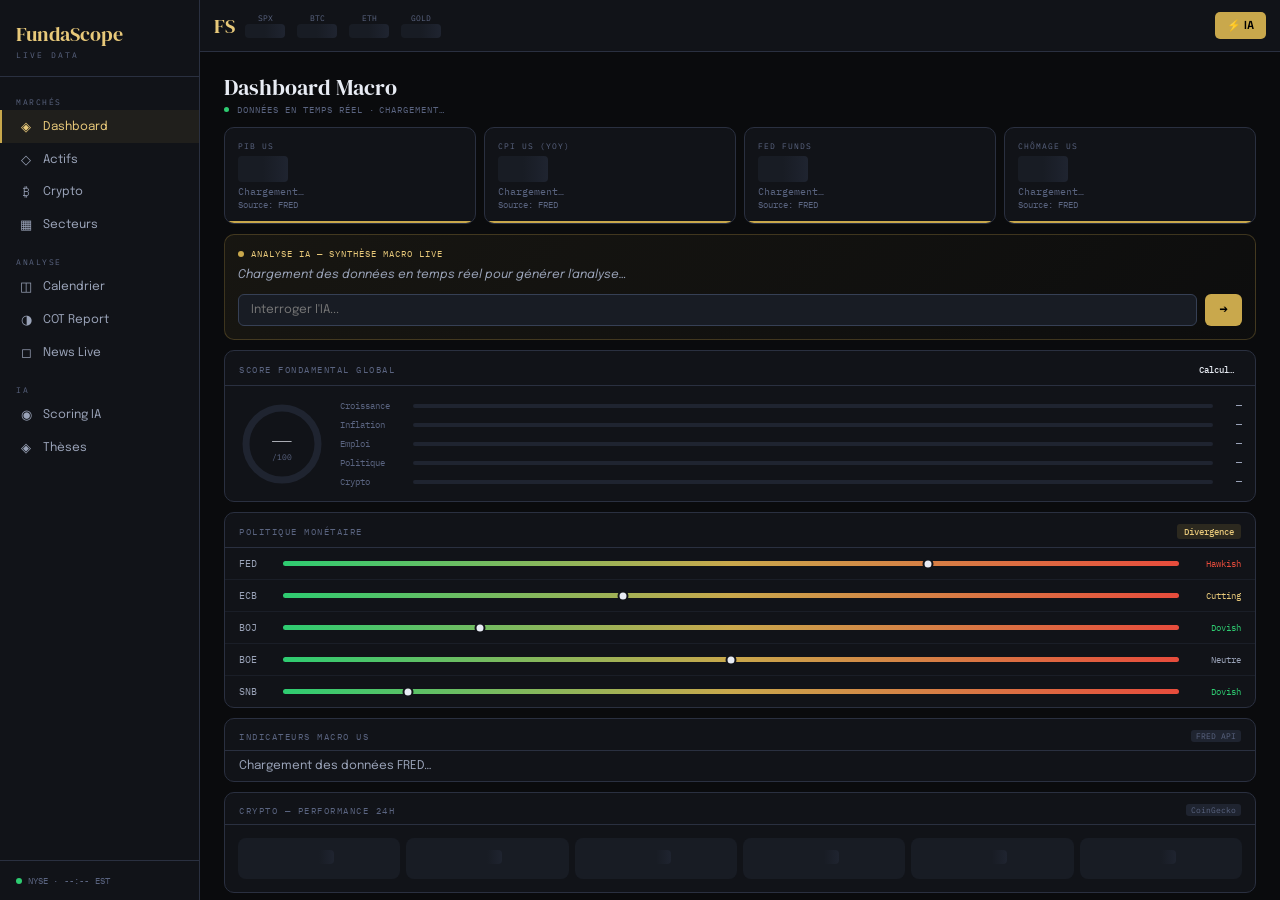
==== index.html @ 18ba8a5a "Initial commit: FundaScope financial dashboard with verified APIs - HTML/CSS/JS structure with separ" ====
<!DOCTYPE html>
<html lang="fr">
<head>
<meta charset="UTF-8">
<meta name="viewport" content="width=device-width, initial-scale=1.0, maximum-scale=1.0">
<title>FundaScope — Live</title>
<link href="https://fonts.googleapis.com/css2?family=DM+Serif+Display:ital@0;1&family=IBM+Plex+Mono:wght@300;400;500;600&family=Epilogue:wght@300;400;500;600&display=swap" rel="stylesheet">
<link rel="stylesheet" href="css/style.css">

</head>
<body>

<!-- DESKTOP SIDEBAR -->
<aside class="sidebar" style="display:none">
  <div class="sl"><div class="slt2">FundaScope</div><div class="sls">Live Data</div></div>
  <nav class="snav">
    <div class="ssec">Marchés</div>
    <div class="sitem active" onclick="go('dashboard')"><span class="si2">◈</span> Dashboard</div>
    <div class="sitem" onclick="go('assets')"><span class="si2">◇</span> Actifs</div>
    <div class="sitem" onclick="go('crypto')"><span class="si2">₿</span> Crypto</div>
    <div class="sitem" onclick="go('sectors')"><span class="si2">▦</span> Secteurs</div>
    <div class="ssec" style="margin-top:8px">Analyse</div>
    <div class="sitem" onclick="go('calendar')"><span class="si2">◫</span> Calendrier</div>
    <div class="sitem" onclick="go('cot')"><span class="si2">◑</span> COT Report</div>
    <div class="sitem" onclick="go('news')"><span class="si2">◻</span> News Live</div>
    <div class="ssec" style="margin-top:8px">IA</div>
    <div class="sitem" onclick="go('scoring')"><span class="si2">◉</span> Scoring IA</div>
    <div class="sitem" onclick="go('theses')"><span class="si2">◈</span> Thèses</div>
  </nav>
  <div class="sfoot"><div class="sdot"></div>NYSE · <span id="clk">--:--</span> EST</div>
</aside>

<!-- TOP BAR -->
<div class="topbar">
  <div class="logo">FS</div>
  <div class="tickers" id="ticker-bar">
    <div class="tick"><span class="tick-s">SPX</span><span class="tick-v skel" style="width:40px;height:14px"> </span><span class="tick-c"> </span></div>
    <div class="tick"><span class="tick-s">BTC</span><span class="tick-v skel" style="width:40px;height:14px"> </span><span class="tick-c"> </span></div>
    <div class="tick"><span class="tick-s">ETH</span><span class="tick-v skel" style="width:40px;height:14px"> </span><span class="tick-c"> </span></div>
    <div class="tick"><span class="tick-s">GOLD</span><span class="tick-v skel" style="width:40px;height:14px"> </span><span class="tick-c"> </span></div>
  </div>
  <button class="ia-btn" onclick="aiDash()">⚡ IA</button>
</div>

<!-- SCROLL AREA -->
<div class="scroll">

<!-- DASHBOARD -->
<div class="page active" id="p-dashboard">
  <div class="sh">Dashboard Macro</div>
  <div class="ss"><span class="live-dot"></span> DONNÉES EN TEMPS RÉEL · <span id="last-update">Chargement…</span></div>

  <!-- KPIs FRED -->
  <div class="kpis">
    <div class="kpi ne" id="kpi-gdp">
      <div class="kl">PIB US</div>
      <div class="kv"><span class="skel" style="width:50px;height:26px;display:block"> </span></div>
      <div class="kc" style="color:var(--text3)">Chargement…</div>
      <div class="ks">Source: FRED</div>
    </div>
    <div class="kpi ne" id="kpi-cpi">
      <div class="kl">CPI US (YoY)</div>
      <div class="kv"><span class="skel" style="width:50px;height:26px;display:block"> </span></div>
      <div class="kc" style="color:var(--text3)">Chargement…</div>
      <div class="ks">Source: FRED</div>
    </div>
    <div class="kpi ne" id="kpi-rate">
      <div class="kl">Fed Funds</div>
      <div class="kv"><span class="skel" style="width:50px;height:26px;display:block"> </span></div>
      <div class="kc" style="color:var(--text3)">Chargement…</div>
      <div class="ks">Source: FRED</div>
    </div>
    <div class="kpi ne" id="kpi-unemp">
      <div class="kl">Chômage US</div>
      <div class="kv"><span class="skel" style="width:50px;height:26px;display:block"> </span></div>
      <div class="kc" style="color:var(--text3)">Chargement…</div>
      <div class="ks">Source: FRED</div>
    </div>
  </div>

  <!-- AI -->
  <div class="ai">
    <div class="ai-h"><div class="ai-dot"></div>Analyse IA — Synthèse Macro Live</div>
    <div class="ai-t" id="ai-dash">Chargement des données en temps réel pour générer l'analyse…</div>
    <div class="ai-row">
      <input class="ai-in" id="ai-q" placeholder="Interroger l'IA..." onkeydown="if(event.key==='Enter')aiDash()">
      <button class="ai-go" onclick="aiDash()">→</button>
    </div>
  </div>

  <!-- SCORE -->
  <div class="card">
    <div class="ch"><span class="ct">Score Fondamental Global</span><span class="tag" id="score-tag">Calcul…</span></div>
    <div class="score-wrap">
      <div class="sring">
        <svg width="88" height="88" viewBox="0 0 88 88">
          <circle cx="44" cy="44" r="36" fill="none" stroke="var(--bg4)" stroke-width="7"/>
          <circle cx="44" cy="44" r="36" fill="none" stroke="var(--gold)" stroke-width="7" id="score-arc"
            stroke-dasharray="226" stroke-dashoffset="226" stroke-linecap="round"/>
        </svg>
        <div class="sinner"><div class="snum" id="score-num">—</div><div class="slbl">/100</div></div>
      </div>
      <div class="sbars">
        <div class="sbr"><span class="sbn">Croissance</span><div class="sbt"><div class="sbf" id="sb-growth" style="width:0%;background:var(--green)"></div></div><span class="sbv" id="sv-growth">—</span></div>
        <div class="sbr"><span class="sbn">Inflation</span><div class="sbt"><div class="sbf" id="sb-infl" style="width:0%;background:var(--red)"></div></div><span class="sbv" id="sv-infl">—</span></div>
        <div class="sbr"><span class="sbn">Emploi</span><div class="sbt"><div class="sbf" id="sb-emp" style="width:0%;background:var(--green)"></div></div><span class="sbv" id="sv-emp">—</span></div>
        <div class="sbr"><span class="sbn">Politique</span><div class="sbt"><div class="sbf" id="sb-pol" style="width:0%;background:var(--gold)"></div></div><span class="sbv" id="sv-pol">—</span></div>
        <div class="sbr"><span class="sbn">Crypto</span><div class="sbt"><div class="sbf" id="sb-crypto" style="width:0%;background:var(--gold)"></div></div><span class="sbv" id="sv-crypto">—</span></div>
      </div>
    </div>
  </div>

  <!-- POLITIQUE MONETAIRE -->
  <div class="card">
    <div class="ch"><span class="ct">Politique Monétaire</span><span class="tag neut">Divergence</span></div>
    <div class="pr"><span class="pb">FED</span><div class="pt"><div class="pn" id="pn-fed" style="left:72%"></div></div><span class="pl" style="color:var(--red)">Hawkish</span></div>
    <div class="pr"><span class="pb">ECB</span><div class="pt"><div class="pn" style="left:38%"></div></div><span class="pl" style="color:var(--gold2)">Cutting</span></div>
    <div class="pr"><span class="pb">BOJ</span><div class="pt"><div class="pn" style="left:22%"></div></div><span class="pl" style="color:var(--green)">Dovish</span></div>
    <div class="pr"><span class="pb">BOE</span><div class="pt"><div class="pn" style="left:50%"></div></div><span class="pl" style="color:var(--text2)">Neutre</span></div>
    <div class="pr"><span class="pb">SNB</span><div class="pt"><div class="pn" style="left:14%"></div></div><span class="pl" style="color:var(--green)">Dovish</span></div>
  </div>

  <!-- INDICATEURS FRED -->
  <div class="card">
    <div class="ch"><span class="ct">Indicateurs Macro US</span><span class="fred-badge">FRED API</span></div>
    <div id="fred-indicators">
      <div class="mr"><span class="mn">Chargement des données FRED…</span></div>
    </div>
  </div>

  <!-- HEATMAP CRYPTO/FOREX -->
  <div class="card">
    <div class="ch"><span class="ct">Crypto — Performance 24h</span><span class="fred-badge">CoinGecko</span></div>
    <div class="hmap" id="crypto-hmap">
      <div class="hc" style="background:var(--bg3)"><div class="hc-s skel" style="width:30px;height:14px;margin:0 auto"> </div></div>
      <div class="hc" style="background:var(--bg3)"><div class="hc-s skel" style="width:30px;height:14px;margin:0 auto"> </div></div>
      <div class="hc" style="background:var(--bg3)"><div class="hc-s skel" style="width:30px;height:14px;margin:0 auto"> </div></div>
      <div class="hc" style="background:var(--bg3)"><div class="hc-s skel" style="width:30px;height:14px;margin:0 auto"> </div></div>
      <div class="hc" style="background:var(--bg3)"><div class="hc-s skel" style="width:30px;height:14px;margin:0 auto"> </div></div>
      <div class="hc" style="background:var(--bg3)"><div class="hc-s skel" style="width:30px;height:14px;margin:0 auto"> </div></div>
    </div>
  </div>
</div>

<!-- CRYPTO PAGE -->
<div class="page" id="p-crypto">
  <div class="sh">Crypto Live</div>
  <div class="ss"><span class="live-dot"></span> CoinGecko API · Top 20</div>
  <div class="crypto-grid" id="crypto-full-grid">
    <div class="crypto-card"><div class="cc-name">Chargement…</div></div>
  </div>
</div>

<!-- ACTIFS -->
<div class="page" id="p-assets">
  <div class="sh">Actifs Live</div>
  <div class="ss"><span class="live-dot"></span> Prix en temps réel</div>
  <div class="card" style="overflow-x:auto">
    <table class="tbl">
      <thead><tr><th>Actif</th><th>Prix</th><th>24h</th><th>Score</th><th>Signal</th></tr></thead>
      <tbody id="assets-tbody">
        <tr><td colspan="5" style="text-align:center;padding:20px;color:var(--text3)">Chargement…</td></tr>
      </tbody>
    </table>
  </div>
</div>

<!-- NEWS -->
<div class="page" id="p-news">
  <div class="sh">News Live</div>
  <div class="ss"><span class="live-dot"></span> CoinGecko News · Crypto & Marchés</div>
  <div class="card" id="news-card">
    <div class="ni"><div class="nti">Chargement des news…</div></div>
  </div>
</div>

<!-- SCORING -->
<div class="page" id="p-scoring">
  <div class="sh">Scoring IA</div>
  <div class="ss"><span class="live-dot"></span> Claude API · Analyse live</div>
  <div class="ai">
    <div class="ai-h"><div class="ai-dot"></div>Analyse IA sur données réelles</div>
    <div class="ai-t" id="sc-t">Posez une question sur n'importe quel actif — l'IA analyse avec les données du marché en temps réel.</div>
    <div class="ai-row">
      <input class="ai-in" id="sc-q" placeholder="Ex: Analyse BTC avec les données actuelles..." onkeydown="if(event.key==='Enter')aiScore()">
      <button class="ai-go" onclick="aiScore()">→</button>
    </div>
  </div>
  <div class="card" id="scoring-live">
    <div class="ch"><span class="ct">Scores Live — Crypto</span><span class="fred-badge">CoinGecko</span></div>
    <div id="scoring-list"><div class="err">Chargement…</div></div>
  </div>
  <div class="card">
    <div class="ch"><span class="ct">Macro US — FRED</span></div>
    <div id="scoring-macro"><div class="err">Chargement…</div></div>
  </div>
</div>

<!-- CALENDAR -->
<div class="page" id="p-calendar">
  <div class="sh">Calendrier Éco</div>
  <div class="ss">Événements clés · Semaine en cours</div>
  <div class="card">
    <div class="cday">Cette semaine — Événements majeurs</div>
    <div class="ci"><span class="ct2">14:30</span><span class="cf">🇺🇸</span><span class="cn"><span class="imp ih"></span>Core PCE Price Index</span><div class="cr"><div class="ca" style="color:var(--text3)">—</div><div class="cpv">Impact fort</div></div></div>
    <div class="ci"><span class="ct2">14:30</span><span class="cf">🇺🇸</span><span class="cn"><span class="imp ih"></span>Non-Farm Payrolls</span><div class="cr"><div class="ca" style="color:var(--text3)">—</div><div class="cpv">Impact fort</div></div></div>
    <div class="ci"><span class="ct2">14:30</span><span class="cf">🇺🇸</span><span class="cn"><span class="imp ih"></span>PIB US (Avancé)</span><div class="cr"><div class="ca" style="color:var(--text3)">—</div><div class="cpv">Impact fort</div></div></div>
    <div class="ci"><span class="ct2">09:00</span><span class="cf">🇪🇺</span><span class="cn"><span class="imp im"></span>CPI Eurozone Flash</span><div class="cr"><div class="ca" style="color:var(--text3)">—</div><div class="cpv">Impact moyen</div></div></div>
    <div class="ci"><span class="ct2">16:00</span><span class="cf">🇺🇸</span><span class="cn"><span class="imp im"></span>ISM Manufacturing</span><div class="cr"><div class="ca" style="color:var(--text3)">—</div><div class="cpv">Impact moyen</div></div></div>
    <div class="cday">Prochaines réunions banques centrales</div>
    <div class="ci"><span class="ct2">—</span><span class="cf">🇺🇸</span><span class="cn"><span class="imp ih"></span>FOMC Meeting (Fed)</span><div class="cr"><div class="ca" style="color:var(--gold2)">7 Mai</div><div class="cpv">Taux attendus</div></div></div>
    <div class="ci"><span class="ct2">—</span><span class="cf">🇪🇺</span><span class="cn"><span class="imp ih"></span>BCE — Décision taux</span><div class="cr"><div class="ca" style="color:var(--gold2)">5 Juin</div><div class="cpv">Cut probable</div></div></div>
    <div class="ci"><span class="ct2">—</span><span class="cf">🇯🇵</span><span class="cn"><span class="imp im"></span>BOJ — Politique monétaire</span><div class="cr"><div class="ca" style="color:var(--gold2)">1 Mai</div><div class="cpv">Inchangé</div></div></div>
  </div>
</div>

<!-- COT -->
<div class="page" id="p-cot">
  <div class="sh">COT Report</div>
  <div class="ss">CFTC · Positionnement spéculatif</div>
  <div class="card">
    <div class="ch"><span class="ct">Non-Commercials — Semaine passée</span></div>
    <div class="cor"><span class="cos">EUR</span><div class="cot"><div class="col" style="width:38%"></div><div class="cosh" style="width:62%"></div></div><div class="con"><span style="color:var(--green)">142K</span><span style="color:var(--red)">228K</span></div></div>
    <div class="cor"><span class="cos">GBP</span><div class="cot"><div class="col" style="width:61%"></div><div class="cosh" style="width:39%"></div></div><div class="con"><span style="color:var(--green)">84K</span><span style="color:var(--red)">54K</span></div></div>
    <div class="cor"><span class="cos">JPY</span><div class="cot"><div class="col" style="width:24%"></div><div class="cosh" style="width:76%"></div></div><div class="con"><span style="color:var(--green)">41K</span><span style="color:var(--red)">130K</span></div></div>
    <div class="cor"><span class="cos">GOLD</span><div class="cot"><div class="col" style="width:72%"></div><div class="cosh" style="width:28%"></div></div><div class="con"><span style="color:var(--green)">312K</span><span style="color:var(--red)">121K</span></div></div>
    <div class="cor"><span class="cos">WTI</span><div class="cot"><div class="col" style="width:48%"></div><div class="cosh" style="width:52%"></div></div><div class="con"><span style="color:var(--green)">218K</span><span style="color:var(--red)">236K</span></div></div>
    <div class="cor"><span class="cos">SPX</span><div class="cot"><div class="col" style="width:58%"></div><div class="cosh" style="width:42%"></div></div><div class="con"><span style="color:var(--green)">342K</span><span style="color:var(--red)">248K</span></div></div>
  </div>
  <div class="card" style="padding:13px">
    <div class="ct" style="margin-bottom:8px">Note</div>
    <div style="font-size:11px;color:var(--text3);line-height:1.6">Les données COT sont publiées chaque vendredi par la CFTC avec un décalage de 3 jours. Pour les données live, rendez-vous sur <span style="color:var(--gold2)">cftc.gov</span>. Les chiffres affichés ici sont les dernières données publiées.</div>
  </div>
</div>

<!-- SECTORS -->
<div class="page" id="p-sectors">
  <div class="sh">Secteurs S&P 500</div>
  <div class="ss">Performance YTD · Rotation sectorielle</div>
  <div class="card">
    <div class="ch"><span class="ct">Rotation Sectorielle</span></div>
    <div class="secg">
      <div class="secc" style="background:rgba(46,204,113,.3)"><div class="secn" style="color:var(--green)">Technology</div><div class="secp" style="color:var(--green)">+18.4%</div></div>
      <div class="secc" style="background:rgba(46,204,113,.2)"><div class="secn" style="color:var(--green)">Healthcare</div><div class="secp" style="color:var(--green)">+12.1%</div></div>
      <div class="secc" style="background:rgba(46,204,113,.12)"><div class="secn" style="color:var(--green)">Industrials</div><div class="secp" style="color:var(--green)">+7.3%</div></div>
      <div class="secc" style="background:rgba(201,168,76,.1)"><div class="secn" style="color:var(--gold2)">Financials</div><div class="secp" style="color:var(--gold2)">+2.8%</div></div>
      <div class="secc" style="background:rgba(231,76,60,.12)"><div class="secn" style="color:var(--red)">Real Estate</div><div class="secp" style="color:var(--red)">−4.2%</div></div>
      <div class="secc" style="background:rgba(231,76,60,.22)"><div class="secn" style="color:var(--red)">Utilities</div><div class="secp" style="color:var(--red)">−8.7%</div></div>
    </div>
  </div>
  <div class="card">
    <div class="ch"><span class="ct">Corrélations Inter-marchés</span></div>
    <div class="mr"><span class="mn">SPX / DXY</span><span class="mv" style="color:var(--red)">−0.72</span><span class="mp" style="color:var(--text3);font-size:10px">90J</span></div>
    <div class="mr"><span class="mn">GOLD / DXY</span><span class="mv" style="color:var(--red)">−0.81</span><span class="mp" style="color:var(--text3);font-size:10px">90J</span></div>
    <div class="mr"><span class="mn">BTC / SPX</span><span class="mv" style="color:var(--green)">+0.64</span><span class="mp" style="color:var(--text3);font-size:10px">90J</span></div>
    <div class="mr"><span class="mn">WTI / USD</span><span class="mv" style="color:var(--red)">−0.48</span><span class="mp" style="color:var(--text3);font-size:10px">90J</span></div>
    <div class="mr"><span class="mn">Bonds / SPX</span><span class="mv" style="color:var(--red)">−0.55</span><span class="mp" style="color:var(--text3);font-size:10px">90J</span></div>
  </div>
</div>

<!-- THESES -->
<div class="page" id="p-theses">
  <div class="sh">Thèses</div>
  <div class="ss">Journal fondamental · 4 actives</div>
  <div class="thc">
    <div style="display:flex;justify-content:space-between;align-items:start;margin-bottom:4px"><div class="thn">USD/JPY Long</div><span class="tag bull">+340 pips</span></div>
    <div class="thl">Entrée 151.20 · Cible 158.00 · Stop 149.50</div>
    <div class="thb">Divergence Fed hawkish vs BOJ ultra-dovish. COT massivement short JPY. Inflation japonaise bloque tout resserrement BOJ.</div>
    <div class="thtags"><span class="thtag">BOJ Divergence</span><span class="thtag">COT</span><span class="thtag">Taux diff.</span></div>
    <div class="thcat">Catalyseur : BOJ 1er mai · NFP</div>
  </div>
  <div class="thc">
    <div style="display:flex;justify-content:space-between;align-items:start;margin-bottom:4px"><div class="thn">Or Long</div><span class="tag bull">+$184</span></div>
    <div class="thl">Entrée $3,200 · Cible $3,600 · Stop $3,100</div>
    <div class="thb">Demande record banques centrales. Résilience face au DXY fort. Géopolitique + inflation = double catalyseur structurel.</div>
    <div class="thtags"><span class="thtag">BC Buying</span><span class="thtag">Géopolitique</span><span class="thtag">Inflation Hedge</span></div>
    <div class="thcat">Catalyseur : Core PCE · Fed 7 mai</div>
  </div>
  <div class="thc">
    <div style="display:flex;justify-content:space-between;align-items:start;margin-bottom:4px"><div class="thn">BTC Long</div><span id="btc-thesis-pnl" class="tag bull">Chargement…</span></div>
    <div class="thl">Entrée $85,000 · Cible $110,000 · Stop $78,000</div>
    <div class="thb">Post-halving cycle. Accumulation institutionnelle via ETF (BlackRock $25B AUM). Momentum on-chain positif, exchange outflows persistants.</div>
    <div class="thtags"><span class="thtag">Post-Halving</span><span class="thtag">ETF Flows</span><span class="thtag">On-Chain</span></div>
    <div class="thcat">Prix actuel : <span id="btc-current-price">Chargement…</span></div>
  </div>
  <div class="thc">
    <div style="display:flex;justify-content:space-between;align-items:start;margin-bottom:4px"><div class="thn">EUR/USD Short</div><span class="tag bear">+210 pips</span></div>
    <div class="thl">Entrée 1.0930 · Cible 1.0400 · Stop 1.0980</div>
    <div class="thb">BCE en cutting cycle vs Fed en pause. EU stagnante vs US résiliente. Divergence macro structurelle durable.</div>
    <div class="thtags"><span class="thtag" style="background:rgba(231,76,60,.1);color:var(--red)">BCE Dovish</span><span class="thtag" style="background:rgba(231,76,60,.1);color:var(--red)">Stagnation EU</span></div>
    <div class="thcat">Catalyseur : CPI EU · Décision BCE</div>
  </div>
</div>

</div><!-- /scroll -->

<!-- BOTTOM NAV -->
<nav class="bnav">
  <button class="nbtn active" id="nb-dashboard" onclick="go('dashboard')">
    <span class="nbtn-i">◈</span><span class="nbtn-l">Macro</span>
  </button>
  <button class="nbtn" id="nb-crypto" onclick="go('crypto')">
    <span class="nbtn-i">₿</span><span class="nbtn-l">Crypto</span>
  </button>
  <button class="nbtn" id="nb-assets" onclick="go('assets')">
    <span class="nbtn-i">◇</span><span class="nbtn-l">Actifs</span>
  </button>
  <button class="nbtn" id="nb-scoring" onclick="go('scoring')">
    <span class="nbtn-i">◉</span><span class="nbtn-l">Score IA</span>
  </button>
  <button class="nbtn" id="nb-more" onclick="openDrawer()">
    <span class="nbtn-i">⊞</span><span class="nbtn-l">Plus</span>
  </button>
</nav>

<!-- DRAWER -->
<div class="overlay" id="ov" onclick="closeDrawer()"></div>
<div class="drawer" id="dr">
  <div class="drawer-handle"></div>
  <div class="drawer-grid">
    <div class="ditem" onclick="go('news');closeDrawer()"><span class="dicon">◻</span><span class="dlabel">News</span></div>
    <div class="ditem" onclick="go('cot');closeDrawer()"><span class="dicon">◑</span><span class="dlabel">COT</span></div>
    <div class="ditem" onclick="go('sectors');closeDrawer()"><span class="dicon">▦</span><span class="dlabel">Secteurs</span></div>
    <div class="ditem" onclick="go('calendar');closeDrawer()"><span class="dicon">◫</span><span class="dlabel">Calendrier</span></div>
    <div class="ditem" onclick="go('theses');closeDrawer()"><span class="dicon">◈</span><span class="dlabel">Thèses</span></div>
  </div>
</div>

<script src="js/config.js"></script>
<script src="js/diagnostic.js"></script>
<script src="js/app.js"></script>
</body>
</html>
---- css/style.css ----
:root{
  --bg:#0a0b0d;--bg2:#111318;--bg3:#181c24;--bg4:#1f2430;
  --border:#2a3040;--border2:#364055;
  --gold:#c9a84c;--gold2:#e8c97a;
  --green:#2ecc71;--red:#e74c3c;
  --text:#e8ecf4;--text2:#9aa3b8;--text3:#5a6480;
  --bnav:64px;--tbar:52px;
}
*{margin:0;padding:0;box-sizing:border-box;-webkit-tap-highlight-color:transparent}
html{height:100%}
body{height:100%;display:flex;flex-direction:column;background:var(--bg);color:var(--text);font-family:'Epilogue',sans-serif;font-size:13px;overflow:hidden}

/* TOP BAR */
.topbar{flex-shrink:0;height:var(--tbar);background:var(--bg2);border-bottom:1px solid var(--border);display:flex;align-items:center;padding:0 14px;gap:10px;z-index:200}
.logo{font-family:'DM Serif Display',serif;font-size:20px;color:var(--gold2);flex-shrink:0}
.tickers{flex:1;display:flex;gap:12px;overflow-x:auto;scrollbar-width:none}
.tickers::-webkit-scrollbar{display:none}
.tick{display:flex;flex-direction:column;align-items:center;flex-shrink:0;gap:1px}
.tick-s{font-family:'IBM Plex Mono',monospace;font-size:8px;color:var(--text3)}
.tick-v{font-family:'IBM Plex Mono',monospace;font-size:11px;font-weight:500;color:var(--text)}
.tick-c{font-family:'IBM Plex Mono',monospace;font-size:9px}
.up{color:var(--green)}.dn{color:var(--red)}
.ia-btn{flex-shrink:0;background:var(--gold);color:#000;border:none;border-radius:5px;padding:7px 12px;font-family:'Epilogue',sans-serif;font-weight:600;font-size:11px;cursor:pointer}

/* LIVE INDICATOR */
.live-dot{width:5px;height:5px;border-radius:50%;background:var(--green);animation:pulse 2s infinite;display:inline-block;margin-right:4px}
@keyframes pulse{0%,100%{opacity:1}50%{opacity:.2}}

/* SCROLL */
.scroll{flex:1;overflow-y:auto;-webkit-overflow-scrolling:touch;overscroll-behavior:contain;min-height:0}

/* BOTTOM NAV */
.bnav{flex-shrink:0;background:var(--bg2);border-top:1px solid var(--border);display:flex;align-items:flex-start;justify-content:space-around;padding-top:10px;padding-bottom:max(env(safe-area-inset-bottom),56px)}
.nbtn{display:flex;flex-direction:column;align-items:center;gap:4px;flex:1;border:none;background:none;padding:4px;cursor:pointer;transition:all .15s;position:relative}
.nbtn-i{font-size:19px;line-height:1;transition:transform .15s}
.nbtn-l{font-family:'IBM Plex Mono',monospace;font-size:8px;color:var(--text3);letter-spacing:.5px;text-transform:uppercase;transition:color .15s}
.nbtn.active .nbtn-i{transform:scale(1.15)}
.nbtn.active .nbtn-l{color:var(--gold2)}
.nbadge{position:absolute;top:0;right:6px;background:var(--red);color:#fff;font-family:'IBM Plex Mono',monospace;font-size:8px;width:14px;height:14px;border-radius:50%;display:flex;align-items:center;justify-content:center}

/* DRAWER */
.overlay{position:fixed;inset:0;background:rgba(0,0,0,.55);z-index:300;display:none}
.overlay.open{display:block}
.drawer{position:fixed;bottom:0;left:0;right:0;background:var(--bg2);border-top:1px solid var(--border);border-radius:16px 16px 0 0;z-index:400;transform:translateY(100%);transition:transform .3s cubic-bezier(.32,.72,0,1);padding:10px 0 80px}
.drawer.open{transform:translateY(0)}
.drawer-handle{width:36px;height:4px;background:var(--border2);border-radius:2px;margin:0 auto 14px}
.drawer-grid{display:grid;grid-template-columns:repeat(4,1fr);gap:6px;padding:0 12px}
.ditem{display:flex;flex-direction:column;align-items:center;gap:6px;padding:14px 8px;border-radius:10px;background:var(--bg3);border:1px solid var(--border);cursor:pointer;transition:all .15s}
.ditem:active{transform:scale(.95)}
.ditem.active{border-color:var(--gold);background:rgba(201,168,76,.08)}
.dicon{font-size:22px}
.dlabel{font-family:'IBM Plex Mono',monospace;font-size:8px;color:var(--text3);text-transform:uppercase;letter-spacing:.5px;text-align:center}
.ditem.active .dlabel{color:var(--gold2)}

/* PAGES */
.page{display:none;padding:14px}
.page.active{display:block}

/* HEADING */
.sh{font-family:'DM Serif Display',serif;font-size:22px;color:var(--text);margin-bottom:2px}
.ss{font-family:'IBM Plex Mono',monospace;font-size:9px;color:var(--text3);letter-spacing:1px;text-transform:uppercase;margin-bottom:12px;display:flex;align-items:center;gap:4px}

/* CARD */
.card{background:var(--bg2);border:1px solid var(--border);border-radius:10px;overflow:hidden;margin-bottom:10px}
.ch{padding:11px 14px 8px;border-bottom:1px solid var(--border);display:flex;align-items:center;justify-content:space-between}
.ct{font-family:'IBM Plex Mono',monospace;font-size:9px;color:var(--text3);letter-spacing:1.5px;text-transform:uppercase}
.tag{font-family:'IBM Plex Mono',monospace;font-size:9px;padding:2px 7px;border-radius:3px;font-weight:500}
.bull{background:rgba(46,204,113,.15);color:var(--green)}
.bear{background:rgba(231,76,60,.15);color:var(--red)}
.neut{background:rgba(201,168,76,.15);color:var(--gold2)}

/* KPIs */
.kpis{display:grid;grid-template-columns:1fr 1fr;gap:8px;margin-bottom:10px}
.kpi{background:var(--bg2);border:1px solid var(--border);border-radius:10px;padding:13px;position:relative;overflow:hidden;animation:fu .4s both}
.kpi::after{content:'';position:absolute;bottom:0;left:0;right:0;height:2px}
.kpi.up::after{background:var(--green)}.kpi.dn::after{background:var(--red)}.kpi.ne::after{background:var(--gold)}
.kl{font-family:'IBM Plex Mono',monospace;font-size:8px;color:var(--text3);letter-spacing:1px;text-transform:uppercase;margin-bottom:5px}
.kv{font-family:'DM Serif Display',serif;font-size:24px;color:var(--text);line-height:1;margin-bottom:3px}
.ku{font-size:13px;color:var(--text3)}
.kc{font-family:'IBM Plex Mono',monospace;font-size:10px}
.ks{font-family:'IBM Plex Mono',monospace;font-size:9px;color:var(--text3);margin-top:1px}
@keyframes fu{from{opacity:0;transform:translateY(8px)}to{opacity:1;transform:translateY(0)}}
.kpi:nth-child(1){animation-delay:.05s}.kpi:nth-child(2){animation-delay:.1s}
.kpi:nth-child(3){animation-delay:.15s}.kpi:nth-child(4){animation-delay:.2s}

/* SKELETON */
.skel{background:linear-gradient(90deg,var(--bg3) 25%,var(--bg4) 50%,var(--bg3) 75%);background-size:200% 100%;animation:skel 1.5s infinite;border-radius:4px;display:inline-block}
@keyframes skel{0%{background-position:200% 0}100%{background-position:-200% 0}}

/* AI PANEL */
.ai{background:linear-gradient(135deg,rgba(201,168,76,.07),rgba(201,168,76,.02));border:1px solid rgba(201,168,76,.25);border-radius:10px;padding:13px;margin-bottom:10px}
.ai-h{display:flex;align-items:center;gap:7px;font-family:'IBM Plex Mono',monospace;font-size:9px;color:var(--gold2);letter-spacing:1px;text-transform:uppercase;margin-bottom:7px}
.ai-dot{width:6px;height:6px;border-radius:50%;background:var(--gold);animation:pulse 2s infinite}
.ai-t{font-size:12px;color:var(--text2);line-height:1.6;font-style:italic;margin-bottom:9px}
.ai-row{display:flex;gap:8px}
.ai-in{flex:1;background:var(--bg3);border:1px solid var(--border2);border-radius:6px;padding:9px 12px;color:var(--text);font-family:'Epilogue',sans-serif;font-size:12px;outline:none}
.ai-in:focus{border-color:var(--gold)}
.ai-go{background:var(--gold);color:#000;border:none;border-radius:6px;padding:0 14px;font-family:'Epilogue',sans-serif;font-weight:600;font-size:13px;cursor:pointer;flex-shrink:0}

/* SCORE */
.score-wrap{display:flex;align-items:center;gap:14px;padding:13px}
.sring{position:relative;width:88px;height:88px;flex-shrink:0}
.sring svg{transform:rotate(-90deg)}
.sinner{position:absolute;inset:0;display:flex;flex-direction:column;align-items:center;justify-content:center}
.snum{font-family:'DM Serif Display',serif;font-size:26px;color:var(--text);line-height:1}
.slbl{font-family:'IBM Plex Mono',monospace;font-size:8px;color:var(--text3)}
.sbars{flex:1}
.sbr{display:flex;align-items:center;gap:7px;margin-bottom:6px}
.sbr:last-child{margin-bottom:0}
.sbn{font-family:'IBM Plex Mono',monospace;font-size:9px;color:var(--text3);width:66px;flex-shrink:0}
.sbt{flex:1;height:4px;background:var(--bg4);border-radius:2px;overflow:hidden}
.sbf{height:100%;border-radius:2px;transition:width .8s ease}
.sbv{font-family:'IBM Plex Mono',monospace;font-size:10px;color:var(--text2);width:22px;text-align:right}

/* POLICY */
.pr{display:flex;align-items:center;gap:10px;padding:9px 14px;border-bottom:1px solid rgba(42,48,64,.4)}
.pr:last-child{border-bottom:none}
.pb{font-family:'IBM Plex Mono',monospace;font-size:10px;color:var(--text2);width:34px;flex-shrink:0}
.pt{flex:1;height:5px;background:linear-gradient(to right,#2ecc71,#c9a84c,#e74c3c);border-radius:3px;position:relative}
.pn{position:absolute;top:50%;transform:translate(-50%,-50%);width:11px;height:11px;background:var(--text);border-radius:50%;border:2px solid var(--bg2);transition:left .5s ease}
.pl{font-family:'IBM Plex Mono',monospace;font-size:9px;width:52px;text-align:right}

/* YIELD */
.yw{padding:13px}

/* HEATMAP */
.hmap{display:grid;grid-template-columns:repeat(3,1fr);gap:6px;padding:13px}
.hc{border-radius:8px;padding:12px 6px;text-align:center;transition:transform .15s;cursor:pointer}
.hc:active{transform:scale(.95)}
.hc-s{font-family:'IBM Plex Mono',monospace;font-size:12px;font-weight:600}
.hc-p{font-family:'IBM Plex Mono',monospace;font-size:13px;margin-top:3px}

/* MACRO LIST */
.mr{display:flex;align-items:center;padding:9px 14px;border-bottom:1px solid rgba(42,48,64,.4);gap:8px}
.mr:last-child{border-bottom:none}
.mn{flex:1;color:var(--text2);font-size:12px}
.mv{font-family:'IBM Plex Mono',monospace;font-size:12px;color:var(--text);font-weight:500}
.mp{font-family:'IBM Plex Mono',monospace;font-size:11px;width:20px;text-align:right}

/* TABLE */
.tbl{width:100%;border-collapse:collapse}
.tbl th{font-family:'IBM Plex Mono',monospace;font-size:8px;color:var(--text3);letter-spacing:1px;text-transform:uppercase;text-align:left;padding:9px 14px;border-bottom:1px solid var(--border);white-space:nowrap}
.tbl td{padding:10px 14px;border-bottom:1px solid rgba(42,48,64,.4);font-size:12px;color:var(--text2);white-space:nowrap}
.tbl tr:last-child td{border-bottom:none}
.tbl td:first-child{color:var(--text);font-weight:500}

/* CALENDAR */
.cday{padding:8px 14px;border-bottom:1px solid var(--border);border-top:1px solid var(--border);font-family:'IBM Plex Mono',monospace;font-size:9px;color:var(--gold2);letter-spacing:1px;text-transform:uppercase;background:rgba(201,168,76,.04)}
.ci{display:flex;align-items:center;gap:10px;padding:11px 14px;border-bottom:1px solid rgba(42,48,64,.4)}
.ci:last-child{border-bottom:none}
.ct2{font-family:'IBM Plex Mono',monospace;font-size:10px;color:var(--text3);width:40px;flex-shrink:0}
.cf{font-size:14px;flex-shrink:0}
.cn{flex:1;font-size:12px;color:var(--text)}
.cr{text-align:right;flex-shrink:0}
.ca{font-family:'IBM Plex Mono',monospace;font-size:11px;font-weight:500}
.cpv{font-family:'IBM Plex Mono',monospace;font-size:9px;color:var(--text3)}
.imp{display:inline-block;width:6px;height:6px;border-radius:50%;margin-right:3px}
.ih{background:var(--red)}.im{background:var(--gold)}

/* COT */
.cor{display:flex;align-items:center;gap:10px;padding:10px 14px;border-bottom:1px solid rgba(42,48,64,.4)}
.cor:last-child{border-bottom:none}
.cos{font-family:'IBM Plex Mono',monospace;font-size:11px;color:var(--text);width:46px}
.cot{flex:1;height:18px;background:var(--bg4);border-radius:3px;overflow:hidden;display:flex}
.col{background:rgba(46,204,113,.45)}.cosh{background:rgba(231,76,60,.45)}
.con{display:flex;gap:6px;font-family:'IBM Plex Mono',monospace;font-size:9px}

/* NEWS */
.ni{padding:12px 14px;border-bottom:1px solid rgba(42,48,64,.4)}
.ni:last-child{border-bottom:none}
.nt{display:flex;align-items:center;gap:6px;font-family:'IBM Plex Mono',monospace;font-size:9px;color:var(--text3);margin-bottom:4px}
.ns{font-family:'IBM Plex Mono',monospace;font-size:9px;padding:1px 6px;border-radius:3px}
.nti{font-size:12.5px;color:var(--text);line-height:1.4;margin-bottom:3px}
.nm{font-family:'IBM Plex Mono',monospace;font-size:9px;color:var(--text3)}

/* SENT */
.sw{padding:13px}
.si{margin-bottom:13px}.si:last-child{margin-bottom:0}
.stop{display:flex;justify-content:space-between;font-size:12px;color:var(--text2);margin-bottom:4px}
.sbar{display:flex;border-radius:4px;overflow:hidden;height:7px}
.sbull{background:var(--green)}.sbear{background:var(--red)}.sneut{background:var(--bg4)}
.slbls{display:flex;justify-content:space-between;font-family:'IBM Plex Mono',monospace;font-size:8px;color:var(--text3);margin-top:3px}

/* SCORING */
.sli{display:flex;align-items:center;gap:10px;padding:10px 14px;border-bottom:1px solid rgba(42,48,64,.4)}
.sli:last-child{border-bottom:none}
.sln{font-family:'IBM Plex Mono',monospace;font-size:11px;color:var(--text);width:65px}
.slt{flex:1;height:5px;background:var(--bg4);border-radius:3px;overflow:hidden}
.slf{height:100%;border-radius:3px;transition:width .8s ease}
.slv{font-family:'IBM Plex Mono',monospace;font-size:12px;font-weight:600;width:26px;text-align:right}
.slg{font-family:'IBM Plex Mono',monospace;font-size:9px;font-weight:600;width:48px;text-align:right}

/* THESIS */
.thc{background:var(--bg2);border:1px solid var(--border);border-radius:10px;padding:13px;margin-bottom:9px}
.thn{font-size:14px;font-weight:600;color:var(--text);margin-bottom:4px}
.thl{font-family:'IBM Plex Mono',monospace;font-size:9px;color:var(--text3);margin-bottom:7px}
.thb{font-size:12px;color:var(--text2);line-height:1.6;margin-bottom:8px}
.thtags{display:flex;gap:5px;flex-wrap:wrap;margin-bottom:7px}
.thtag{font-family:'IBM Plex Mono',monospace;font-size:8px;padding:2px 6px;border-radius:3px;background:rgba(201,168,76,.1);color:var(--gold2)}
.thcat{font-family:'IBM Plex Mono',monospace;font-size:9px;color:var(--text3)}

/* SECTOR */
.secg{display:grid;grid-template-columns:1fr 1fr;gap:7px;padding:13px}
.secc{border-radius:8px;padding:13px;text-align:center}
.secn{font-family:'IBM Plex Mono',monospace;font-size:10px;font-weight:600}
.secp{font-family:'IBM Plex Mono',monospace;font-size:17px;margin-top:3px}

/* LOADING */
.ld{display:inline-flex;gap:3px}
.ld span{width:5px;height:5px;border-radius:50%;background:var(--gold);animation:bk 1.2s infinite}
.ld span:nth-child(2){animation-delay:.2s}.ld span:nth-child(3){animation-delay:.4s}
@keyframes bk{0%,80%,100%{opacity:.2}40%{opacity:1}}

/* CRYPTO GRID */
.crypto-grid{display:grid;grid-template-columns:1fr 1fr;gap:8px;padding:13px}
.crypto-card{background:var(--bg3);border:1px solid var(--border);border-radius:8px;padding:12px}
.cc-name{font-family:'IBM Plex Mono',monospace;font-size:10px;color:var(--text3);margin-bottom:4px}
.cc-price{font-family:'DM Serif Display',serif;font-size:18px;color:var(--text);margin-bottom:2px}
.cc-chg{font-family:'IBM Plex Mono',monospace;font-size:10px}
.cc-mcap{font-family:'IBM Plex Mono',monospace;font-size:8px;color:var(--text3);margin-top:3px}

/* FRED indicator */
.fred-badge{font-family:'IBM Plex Mono',monospace;font-size:8px;color:var(--text3);background:var(--bg4);padding:1px 5px;border-radius:3px;margin-left:6px}

/* ERROR */
.err{font-family:'IBM Plex Mono',monospace;font-size:10px;color:var(--text3);padding:12px 14px;font-style:italic}

/* DESKTOP */
@media(min-width:900px){
  body{flex-direction:column}
  .sidebar{display:flex!important;position:fixed;left:0;top:0;bottom:0;width:200px;background:var(--bg2);border-right:1px solid var(--border);flex-direction:column;z-index:150}
  .sl{padding:20px 16px 16px;border-bottom:1px solid var(--border)}
  .slt2{font-family:'DM Serif Display',serif;font-size:20px;color:var(--gold2)}
  .sls{font-family:'IBM Plex Mono',monospace;font-size:8px;color:var(--text3);letter-spacing:2px;text-transform:uppercase;margin-top:2px}
  .snav{flex:1;padding:12px 0;overflow-y:auto}
  .ssec{padding:8px 16px 3px;font-family:'IBM Plex Mono',monospace;font-size:8px;color:var(--text3);letter-spacing:1.5px;text-transform:uppercase}
  .sitem{display:flex;align-items:center;gap:9px;padding:9px 16px;color:var(--text2);cursor:pointer;border-left:2px solid transparent;font-size:12px;transition:all .15s}
  .sitem:hover{background:var(--bg3);color:var(--text)}
  .sitem.active{background:rgba(201,168,76,.08);color:var(--gold2);border-left-color:var(--gold)}
  .si2{width:16px;text-align:center;font-size:13px}
  .sbadge{margin-left:auto;background:var(--red);color:#fff;font-family:'IBM Plex Mono',monospace;font-size:8px;padding:1px 5px;border-radius:10px}
  .sfoot{padding:14px 16px;border-top:1px solid var(--border);font-family:'IBM Plex Mono',monospace;font-size:9px;color:var(--text3);display:flex;align-items:center;gap:6px}
  .sdot{width:6px;height:6px;border-radius:50%;background:var(--green);animation:pulse 2s infinite}
  .topbar{margin-left:200px}
  .scroll{margin-left:200px}
  .bnav{display:none!important}
  .kpis{grid-template-columns:repeat(4,1fr)}
  .page{padding:20px 24px}
  .hmap{grid-template-columns:repeat(6,1fr)}
  .secg{grid-template-columns:repeat(3,1fr)}
  .crypto-grid{grid-template-columns:repeat(4,1fr)}
}
::-webkit-scrollbar{width:3px}::-webkit-scrollbar-thumb{background:var(--border2)}
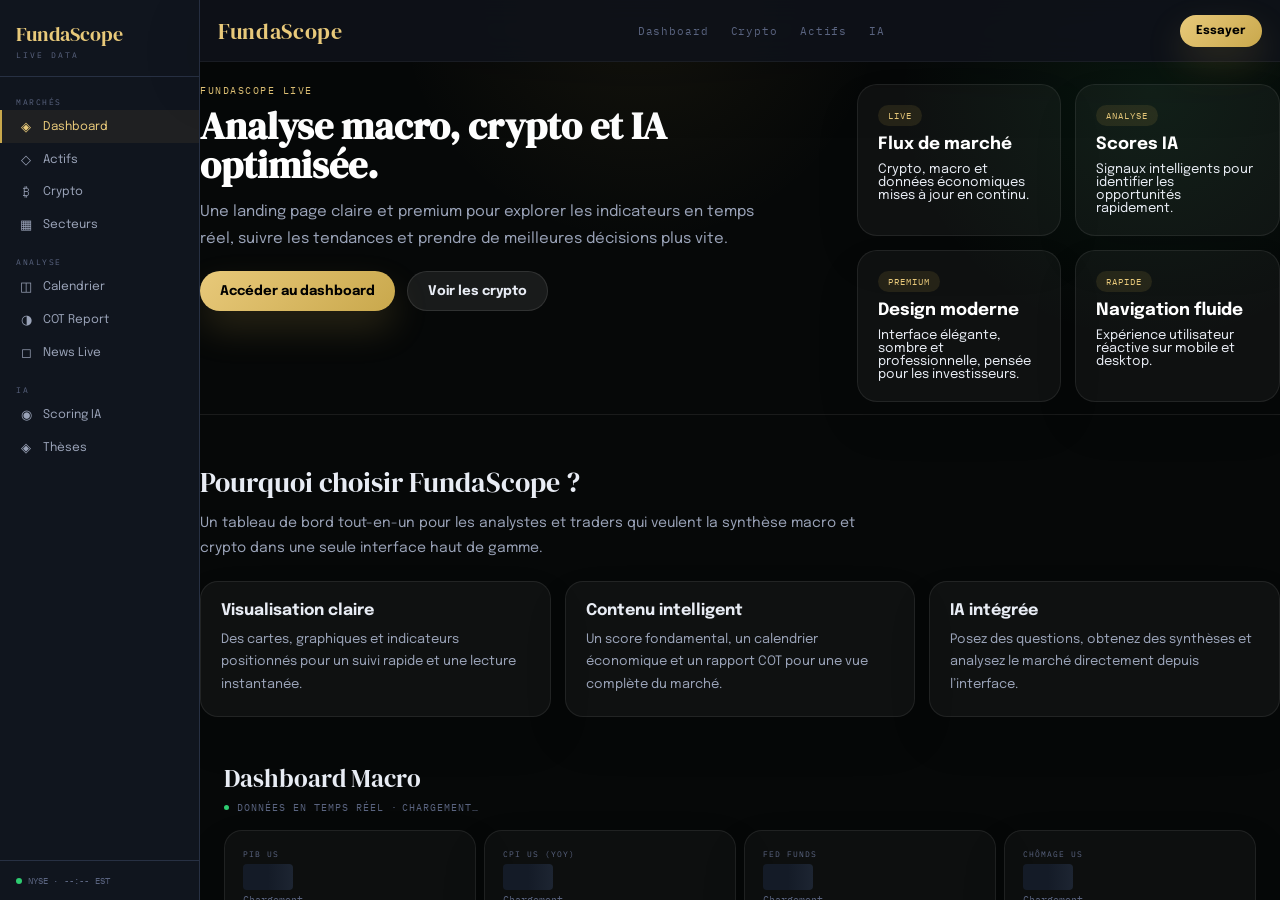
==== commit 6895ad22: "Improve landing page visuals with hero section and modern styling" ====
--- a/index.html
+++ b/index.html
@@ -32,20 +32,46 @@
 
 <!-- TOP BAR -->
 <div class="topbar">
-  <div class="logo">FS</div>
-  <div class="tickers" id="ticker-bar">
-    <div class="tick"><span class="tick-s">SPX</span><span class="tick-v skel" style="width:40px;height:14px"> </span><span class="tick-c"> </span></div>
-    <div class="tick"><span class="tick-s">BTC</span><span class="tick-v skel" style="width:40px;height:14px"> </span><span class="tick-c"> </span></div>
-    <div class="tick"><span class="tick-s">ETH</span><span class="tick-v skel" style="width:40px;height:14px"> </span><span class="tick-c"> </span></div>
-    <div class="tick"><span class="tick-s">GOLD</span><span class="tick-v skel" style="width:40px;height:14px"> </span><span class="tick-c"> </span></div>
-  </div>
-  <button class="ia-btn" onclick="aiDash()">⚡ IA</button>
+  <div class="logo">FundaScope</div>
+  <div class="topbar-links">
+    <a href="#p-dashboard">Dashboard</a>
+    <a href="#p-crypto">Crypto</a>
+    <a href="#p-assets">Actifs</a>
+    <a href="#p-scoring">IA</a>
+  </div>
+  <button class="ia-btn" onclick="aiDash()">Essayer</button>
 </div>
 
 <!-- SCROLL AREA -->
 <div class="scroll">
 
 <!-- DASHBOARD -->
+<section class="landing-hero">
+  <div class="landing-hero-copy">
+    <div class="hero-eyebrow">FundaScope Live</div>
+    <h1 class="hero-title">Analyse macro, crypto et IA optimisée.</h1>
+    <p class="hero-subtitle">Une landing page claire et premium pour explorer les indicateurs en temps réel, suivre les tendances et prendre de meilleures décisions plus vite.</p>
+    <div class="hero-actions">
+      <button class="btn btn-primary" onclick="go('dashboard')">Accéder au dashboard</button>
+      <button class="btn btn-secondary" onclick="go('crypto')">Voir les crypto</button>
+    </div>
+  </div>
+  <div class="landing-stats">
+    <div class="stat-card"><span class="stat-label">Live</span><strong>Flux de marché</strong><p>Crypto, macro et données économiques mises à jour en continu.</p></div>
+    <div class="stat-card"><span class="stat-label">Analyse</span><strong>Scores IA</strong><p>Signaux intelligents pour identifier les opportunités rapidement.</p></div>
+    <div class="stat-card"><span class="stat-label">Premium</span><strong>Design moderne</strong><p>Interface élégante, sombre et professionnelle, pensée pour les investisseurs.</p></div>
+    <div class="stat-card"><span class="stat-label">Rapide</span><strong>Navigation fluide</strong><p>Expérience utilisateur réactive sur mobile et desktop.</p></div>
+  </div>
+</section>
+<section class="section">
+  <div class="section-title">Pourquoi choisir FundaScope ?</div>
+  <div class="section-subtitle">Un tableau de bord tout-en-un pour les analystes et traders qui veulent la synthèse macro et crypto dans une seule interface haut de gamme.</div>
+  <div class="feature-grid">
+    <div class="feature-card"><h3>Visualisation claire</h3><p>Des cartes, graphiques et indicateurs positionnés pour un suivi rapide et une lecture instantanée.</p></div>
+    <div class="feature-card"><h3>Contenu intelligent</h3><p>Un score fondamental, un calendrier économique et un rapport COT pour une vue complète du marché.</p></div>
+    <div class="feature-card"><h3>IA intégrée</h3><p>Posez des questions, obtenez des synthèses et analysez le marché directement depuis l’interface.</p></div>
+  </div>
+</section>
 <div class="page active" id="p-dashboard">
   <div class="sh">Dashboard Macro</div>
   <div class="ss"><span class="live-dot"></span> DONNÉES EN TEMPS RÉEL · <span id="last-update">Chargement…</span></div>
--- a/css/style.css
+++ b/css/style.css
@@ -1,18 +1,21 @@
 :root{
-  --bg:#0a0b0d;--bg2:#111318;--bg3:#181c24;--bg4:#1f2430;
-  --border:#2a3040;--border2:#364055;
+  --bg:#060808;--bg2:#10151e;--bg3:#141b27;--bg4:#1d2532;
+  --surface:rgba(255,255,255,.04);
+  --surface-strong:rgba(255,255,255,.06);
+  --border:#273043;--border2:#364055;
   --gold:#c9a84c;--gold2:#e8c97a;
   --green:#2ecc71;--red:#e74c3c;
   --text:#e8ecf4;--text2:#9aa3b8;--text3:#5a6480;
-  --bnav:64px;--tbar:52px;
+  --shadow:0 28px 80px rgba(0,0,0,.28);
+  --bnav:64px;--tbar:62px;
 }
 *{margin:0;padding:0;box-sizing:border-box;-webkit-tap-highlight-color:transparent}
 html{height:100%}
-body{height:100%;display:flex;flex-direction:column;background:var(--bg);color:var(--text);font-family:'Epilogue',sans-serif;font-size:13px;overflow:hidden}
+body{height:100%;display:flex;flex-direction:column;background:radial-gradient(circle at top, rgba(201,168,76,.08), transparent 22%), radial-gradient(circle at 90% 10%, rgba(46,204,113,.08), transparent 18%), var(--bg);color:var(--text);font-family:'Epilogue',sans-serif;font-size:13px;overflow:hidden}
 
 /* TOP BAR */
-.topbar{flex-shrink:0;height:var(--tbar);background:var(--bg2);border-bottom:1px solid var(--border);display:flex;align-items:center;padding:0 14px;gap:10px;z-index:200}
-.logo{font-family:'DM Serif Display',serif;font-size:20px;color:var(--gold2);flex-shrink:0}
+.topbar{flex-shrink:0;height:var(--tbar);background:rgba(15,18,25,.92);border-bottom:1px solid rgba(255,255,255,.05);display:flex;align-items:center;padding:0 18px;gap:12px;z-index:200;backdrop-filter:blur(14px);box-shadow:0 20px 60px rgba(0,0,0,.15)}
+.logo{font-family:'DM Serif Display',serif;font-size:22px;color:var(--gold2);flex-shrink:0;letter-spacing:.03em}
 .tickers{flex:1;display:flex;gap:12px;overflow-x:auto;scrollbar-width:none}
 .tickers::-webkit-scrollbar{display:none}
 .tick{display:flex;flex-direction:column;align-items:center;flex-shrink:0;gap:1px}
@@ -20,7 +23,41 @@
 .tick-v{font-family:'IBM Plex Mono',monospace;font-size:11px;font-weight:500;color:var(--text)}
 .tick-c{font-family:'IBM Plex Mono',monospace;font-size:9px}
 .up{color:var(--green)}.dn{color:var(--red)}
-.ia-btn{flex-shrink:0;background:var(--gold);color:#000;border:none;border-radius:5px;padding:7px 12px;font-family:'Epilogue',sans-serif;font-weight:600;font-size:11px;cursor:pointer}
+.ia-btn{flex-shrink:0;background:linear-gradient(135deg, var(--gold2), var(--gold));color:#000;border:none;border-radius:999px;padding:10px 16px;font-family:'Epilogue',sans-serif;font-weight:700;font-size:12px;cursor:pointer;box-shadow:0 16px 36px rgba(201,168,76,.18);transition:transform .2s ease,box-shadow .2s ease}
+.ia-btn:hover{transform:translateY(-1px);box-shadow:0 22px 44px rgba(201,168,76,.24)}
+
+.hero{display:grid;grid-template-columns:1fr;gap:18px;padding:20px 0 16px;margin-bottom:24px}
+@media(min-width:900px){.hero{grid-template-columns:1.2fr .8fr;align-items:center;gap:24px}}
+.hero-copy{max-width:620px}
+.hero-eyebrow{font-family:'IBM Plex Mono',monospace;font-size:10px;color:var(--gold2);text-transform:uppercase;letter-spacing:1.5px;margin-bottom:10px}
+.hero-title{font-family:'DM Serif Display',serif;font-size:38px;line-height:1.02;color:#fff;margin-bottom:14px}
+.hero-subtitle{font-size:15px;line-height:1.8;color:var(--text2);max-width:580px;margin-bottom:18px}
+.hero-actions{display:flex;flex-wrap:wrap;gap:12px}
+.btn{border:none;border-radius:999px;padding:12px 20px;font-family:'Epilogue',sans-serif;font-weight:700;cursor:pointer;transition:all .2s ease}
+.btn-primary{background:linear-gradient(135deg, var(--gold2), var(--gold));color:#000;box-shadow:0 18px 36px rgba(201,168,76,.18)}
+.btn-secondary{background:rgba(255,255,255,.08);color:var(--text);border:1px solid rgba(255,255,255,.10)}
+.btn:hover{opacity:.98;transform:translateY(-1px)}
+.hero-preview{display:grid;grid-template-columns:repeat(2,minmax(0,1fr));gap:12px}
+.hero-card{background:rgba(255,255,255,.04);border:1px solid rgba(255,255,255,.08);border-radius:16px;padding:16px;box-shadow:0 16px 36px rgba(0,0,0,.12);font-size:12px;color:var(--text2)}
+.hero-card strong{display:block;color:#fff;font-size:16px;margin-bottom:6px}
+.landing-hero{display:grid;gap:22px;padding:22px 0 12px;border-bottom:1px solid rgba(255,255,255,.08);margin-bottom:24px}
+@media(min-width:900px){.landing-hero{grid-template-columns:1.2fr .8fr;align-items:start}}
+.landing-stats{display:grid;grid-template-columns:repeat(2,minmax(0,1fr));gap:14px}
+.stat-card{background:rgba(255,255,255,.04);border:1px solid rgba(255,255,255,.08);border-radius:20px;padding:20px;box-shadow:0 22px 44px rgba(0,0,0,.1)}
+.stat-label{display:inline-flex;padding:5px 10px;border-radius:999px;background:rgba(201,168,76,.12);color:var(--gold2);font-family:'IBM Plex Mono',monospace;font-size:9px;text-transform:uppercase;letter-spacing:1px;margin-bottom:10px}
+.stat-card strong{display:block;font-size:17px;color:#fff;margin-bottom:10px}
+.section{padding:24px 0 0;margin-bottom:24px}
+.section-title{font-family:'DM Serif Display',serif;font-size:28px;margin-bottom:10px}
+.section-subtitle{font-size:14px;line-height:1.8;color:var(--text2);max-width:660px}
+.feature-grid{display:grid;grid-template-columns:1fr;gap:14px;margin-top:20px}
+@media(min-width:900px){.feature-grid{grid-template-columns:repeat(3,1fr)}}
+.feature-card{background:rgba(255,255,255,.04);border:1px solid rgba(255,255,255,.08);border-radius:18px;padding:20px;box-shadow:0 22px 44px rgba(0,0,0,.1)}
+.feature-card h3{font-size:16px;margin-bottom:10px}
+.feature-card p{font-size:13px;color:var(--text2);line-height:1.7}
+.topbar-links{display:none}
+@media(min-width:900px){.topbar-links{display:flex;gap:22px;align-items:center;flex:1;justify-content:center}}
+.topbar-links a{font-family:'IBM Plex Mono',monospace;font-size:11px;color:var(--text3);text-decoration:none;letter-spacing:.08em;transition:color .2s ease}
+.topbar-links a:hover{color:var(--gold2)}
 
 /* LIVE INDICATOR */
 .live-dot{width:5px;height:5px;border-radius:50%;background:var(--green);animation:pulse 2s infinite;display:inline-block;margin-right:4px}
@@ -53,15 +90,16 @@
 .ditem.active .dlabel{color:var(--gold2)}
 
 /* PAGES */
-.page{display:none;padding:14px}
+.page{display:none;padding:20px 18px 28px}
 .page.active{display:block}
 
 /* HEADING */
-.sh{font-family:'DM Serif Display',serif;font-size:22px;color:var(--text);margin-bottom:2px}
-.ss{font-family:'IBM Plex Mono',monospace;font-size:9px;color:var(--text3);letter-spacing:1px;text-transform:uppercase;margin-bottom:12px;display:flex;align-items:center;gap:4px}
+.sh{font-family:'DM Serif Display',serif;font-size:25px;color:var(--text);margin-bottom:6px}
+.ss{font-family:'IBM Plex Mono',monospace;font-size:10px;color:var(--text3);letter-spacing:1px;text-transform:uppercase;margin-bottom:16px;display:flex;align-items:center;gap:4px}
 
 /* CARD */
-.card{background:var(--bg2);border:1px solid var(--border);border-radius:10px;overflow:hidden;margin-bottom:10px}
+.card{background:rgba(11,14,19,.94);border:1px solid rgba(255,255,255,.06);border-radius:18px;overflow:hidden;margin-bottom:14px;box-shadow:var(--shadow);transition:transform .25s ease,border-color .25s ease}
+.card:hover{transform:translateY(-3px)}
 .ch{padding:11px 14px 8px;border-bottom:1px solid var(--border);display:flex;align-items:center;justify-content:space-between}
 .ct{font-family:'IBM Plex Mono',monospace;font-size:9px;color:var(--text3);letter-spacing:1.5px;text-transform:uppercase}
 .tag{font-family:'IBM Plex Mono',monospace;font-size:9px;padding:2px 7px;border-radius:3px;font-weight:500}
@@ -71,8 +109,8 @@
 
 /* KPIs */
 .kpis{display:grid;grid-template-columns:1fr 1fr;gap:8px;margin-bottom:10px}
-.kpi{background:var(--bg2);border:1px solid var(--border);border-radius:10px;padding:13px;position:relative;overflow:hidden;animation:fu .4s both}
-.kpi::after{content:'';position:absolute;bottom:0;left:0;right:0;height:2px}
+.kpi{background:rgba(255,255,255,.03);border:1px solid rgba(255,255,255,.08);border-radius:18px;padding:18px;position:relative;overflow:hidden;animation:fu .4s both;box-shadow:0 22px 44px rgba(0,0,0,.16)}
+.kpi::after{content:'';position:absolute;bottom:0;left:0;right:0;height:3px}
 .kpi.up::after{background:var(--green)}.kpi.dn::after{background:var(--red)}.kpi.ne::after{background:var(--gold)}
 .kl{font-family:'IBM Plex Mono',monospace;font-size:8px;color:var(--text3);letter-spacing:1px;text-transform:uppercase;margin-bottom:5px}
 .kv{font-family:'DM Serif Display',serif;font-size:24px;color:var(--text);line-height:1;margin-bottom:3px}
@@ -88,10 +126,10 @@
 @keyframes skel{0%{background-position:200% 0}100%{background-position:-200% 0}}
 
 /* AI PANEL */
-.ai{background:linear-gradient(135deg,rgba(201,168,76,.07),rgba(201,168,76,.02));border:1px solid rgba(201,168,76,.25);border-radius:10px;padding:13px;margin-bottom:10px}
-.ai-h{display:flex;align-items:center;gap:7px;font-family:'IBM Plex Mono',monospace;font-size:9px;color:var(--gold2);letter-spacing:1px;text-transform:uppercase;margin-bottom:7px}
+.ai{background:linear-gradient(135deg,rgba(201,168,76,.14),rgba(255,255,255,.03));border:1px solid rgba(255,255,255,.1);border-radius:18px;padding:18px;margin-bottom:14px;box-shadow:0 18px 38px rgba(0,0,0,.14)}
+.ai-h{display:flex;align-items:center;gap:7px;font-family:'IBM Plex Mono',monospace;font-size:9px;color:var(--gold2);letter-spacing:1px;text-transform:uppercase;margin-bottom:10px}
 .ai-dot{width:6px;height:6px;border-radius:50%;background:var(--gold);animation:pulse 2s infinite}
-.ai-t{font-size:12px;color:var(--text2);line-height:1.6;font-style:italic;margin-bottom:9px}
+.ai-t{font-size:12px;color:var(--text2);line-height:1.8;font-style:italic;margin-bottom:12px}
 .ai-row{display:flex;gap:8px}
 .ai-in{flex:1;background:var(--bg3);border:1px solid var(--border2);border-radius:6px;padding:9px 12px;color:var(--text);font-family:'Epilogue',sans-serif;font-size:12px;outline:none}
 .ai-in:focus{border-color:var(--gold)}
